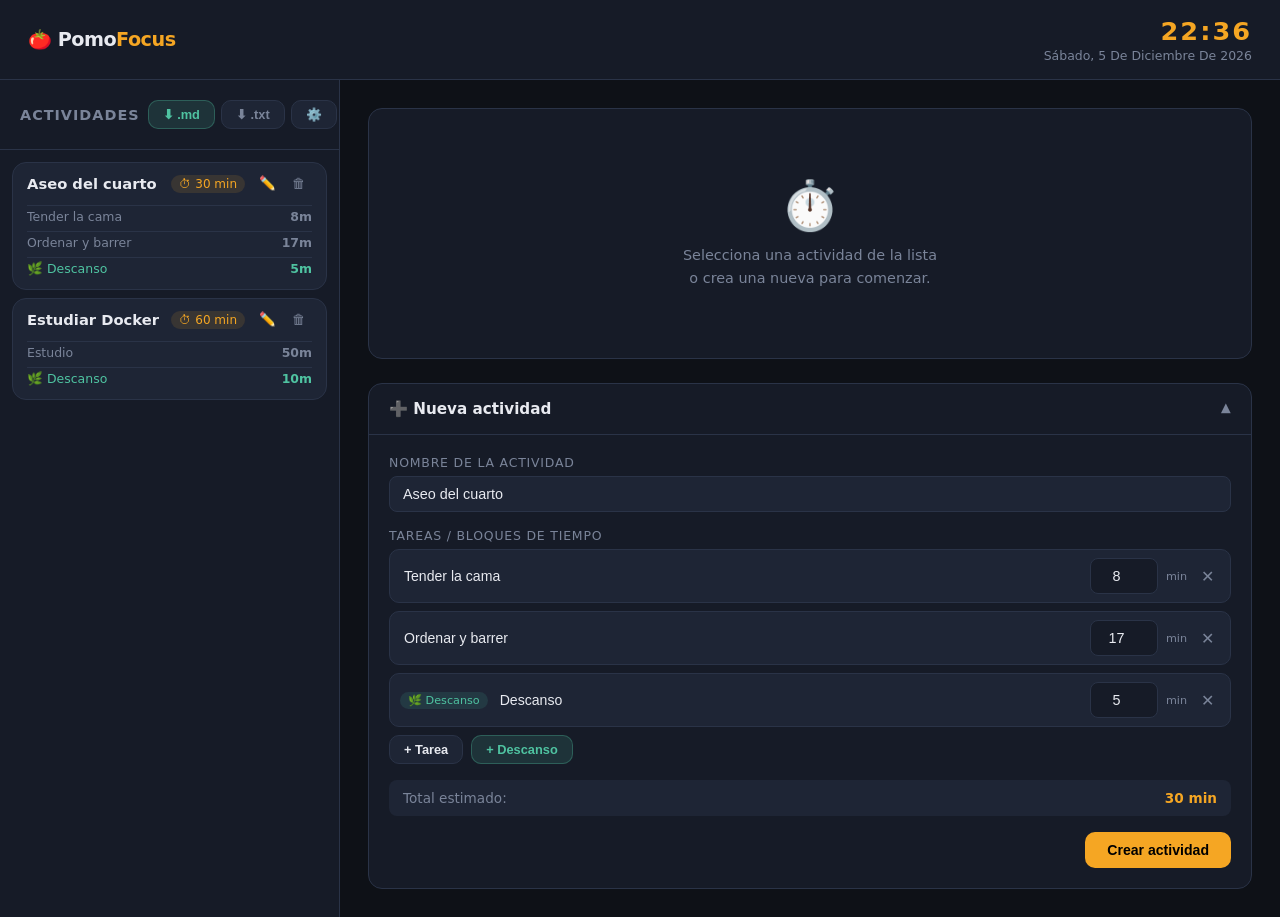
==== index.html @ 655d6b6d "refactor: arquitectura modular (HTML/CSS/JS), offline v3 y exclusión de audio en gitignore" ====
<!DOCTYPE html>
<html lang="es">
<head>
<meta charset="UTF-8">
<meta name="viewport" content="width=device-width, initial-scale=1.0">
<title>Planificador Pomodoro</title>
<link rel="manifest" href="manifest.json">
<link rel="icon" type="image/png" href="icon-192.png">
<meta name="theme-color" content="#f5a623">
<link rel="apple-touch-icon" href="icon-192.png">
<link rel="stylesheet" href="styles.css">
</head>
<body>

<header>
  <div class="logo">🍅 Pomo<span>Focus</span></div>
  <div class="datetime">
    <div class="time" id="clock">--:--</div>
    <div class="date" id="dateDisplay"></div>
  </div>
</header>

<div class="app">

  <!-- SIDEBAR -->
  <aside class="sidebar">
    <div class="sidebar-header">
      <h2>Actividades</h2>
      <div class="export-btns">
        <button class="btn btn-small btn-md" onclick="exportActivities('md')" title="Exportar como Markdown">⬇ .md</button>
        <button class="btn btn-small btn-txt" onclick="exportActivities('txt')" title="Exportar como texto plano">⬇ .txt</button>
        <button class="btn btn-small btn-secondary" onclick="toggleAudioSettings()" title="Configuración de sonido">⚙️</button>
      </div>
    </div>
    <div class="activity-list" id="activityList">
      <div class="empty-state" id="sidebarEmpty">
        <div class="icon">📋</div>
        <p>Aún no hay actividades. Crea una abajo.</p>
      </div>
    </div>
  </aside>

  <!-- MAIN -->
  <main class="main">

    <!-- TIMER PANEL -->
    <section class="timer-panel" id="timerPanel">

      <div class="empty-state" id="timerEmpty">
        <div class="icon">⏱️</div>
        <p>Selecciona una actividad de la lista<br>o crea una nueva para comenzar.</p>
      </div>

      <!-- FIX #1: eliminado display:none duplicado; ahora oculto solo con id, controlado por JS -->
      <div id="timerActive" style="display:none; width:100%; flex-direction:column; align-items:center; gap:16px;">

        <div style="text-align:center;">
          <div class="act-title" id="timerActTitle">—</div>
          <div class="task-name" id="timerTaskName">—</div>
        </div>

        <div class="ring-wrap">
          <svg viewBox="0 0 180 180" width="180" height="180">
            <circle class="ring-bg" cx="90" cy="90" r="80"/>
            <circle class="ring-fg" id="ringFg" cx="90" cy="90" r="80"
              stroke-dasharray="502.65"
              stroke-dashoffset="0"
              stroke="var(--accent)"/>
          </svg>
          <div class="ring-text">
            <div class="t-time" id="ringTime">00:00</div>
            <div class="t-label" id="ringLabel">listo</div>
          </div>
        </div>

        <div class="progress-bar-wrap">
          <div class="progress-steps" id="progressSteps"></div>
        </div>

        <div class="timer-controls">
          <button class="btn btn-primary" id="btnPlay" onclick="playPause()">▶ Iniciar</button>
          <button class="btn btn-secondary" id="btnNext" onclick="nextTask()">Siguiente ›</button>
          <button class="btn btn-secondary btn-small" onclick="resetTimer()">↺</button>
        </div>

        <div id="completeBadge" style="display:none;">
          <div class="complete-badge">✅ Actividad completada</div>
        </div>

      </div>
    </section>

    <!-- CREATE FORM -->
    <section class="create-panel">
      <div class="create-panel-header" onclick="toggleForm()">
        <h3>➕ Nueva actividad</h3>
        <span class="chevron open" id="chevron">▼</span>
      </div>
      <div class="create-panel-body" id="formBody">
        <div class="field">
          <label>Nombre de la actividad</label>
          <input type="text" id="actName" placeholder="Ej: Aseo del cuarto, Estudiar Docker…">
        </div>
        <div class="field">
          <label>Tareas / bloques de tiempo</label>
          <div class="tasks-builder" id="taskRows"></div>
          <div class="add-task-btns" style="margin-top:8px;">
            <button class="btn btn-secondary btn-small" onclick="addTaskRow(false)">+ Tarea</button>
            <button class="btn btn-small btn-md" onclick="addTaskRow(true)">+ Descanso</button>
          </div>
        </div>
        <div class="total-preview" id="totalPreview">
          Total estimado: <span>0 min</span>
        </div>
        <button class="btn btn-primary" onclick="createActivity()" style="align-self:flex-end;">Crear actividad</button>
      </div>
    </section>

  </main>
</div>

<div id="audioSettingsModal" class="settings-modal hidden">
  <div class="settings-content">
    <div class="settings-header">
      <h3>⚙️ Audio y Alarmas</h3>
      <button class="close-btn" onclick="toggleAudioSettings()">✕</button>
    </div>
    <div class="settings-body">
      <div class="field">
        <label>Volumen general</label>
        <input type="range" id="volSlider" min="0" max="1" step="0.1" value="0.8" onchange="updateVolume(this.value)">
      </div>
      <div class="field">
        <label>Tipo de Alarma</label>
        <select id="soundTypeSel" class="custom-select" onchange="changeSoundType(this.value)">
          <option value="default">Sonidos por defecto</option>
          <option value="custom">Sonido personalizado</option>
        </select>
      </div>
      <div class="field" id="customSoundField" style="display:none;">
        <label>Seleccionar archivo de audio</label>
        <input type="file" id="audioFileInput" accept="audio/*" onchange="handleFileUpload(event)" style="font-size:0.8rem; padding:4px;">
        <small style="color:var(--muted); font-size:0.75rem; display:block; margin-top:6px;">El audio se codificará y guardará en tu navegador.</small>
      </div>
    </div>
  </div>
</div>

<div id="editActivityModal" class="settings-modal hidden">
  <div class="settings-content" style="max-width: 420px;">
    <div class="settings-header">
      <h3>✏️ Editar Actividad</h3>
      <button class="close-btn" onclick="closeEditModal()">✕</button>
    </div>
    <div class="settings-body" style="max-height: 75vh; overflow-y: auto;">
      <input type="hidden" id="editActIndex">
      <div class="field">
        <label>Nombre de la actividad</label>
        <input type="text" id="editActName">
      </div>
      <div class="field">
        <label>Tareas y tiempos</label>
        <div class="tasks-builder" id="editTaskRows"></div>
        <div class="add-task-btns" style="margin-top:8px;">
          <button class="btn btn-secondary btn-small" onclick="addEditTaskRow(false)">+ Tarea</button>
          <button class="btn btn-small btn-md" onclick="addEditTaskRow(true)">+ Descanso</button>
        </div>
      </div>
      <div class="total-preview">
        Total recalculado: <span id="editTotalSpan" style="color:var(--accent); font-weight:700;">0 min</span>
      </div>
      <button class="btn btn-primary" onclick="saveActivityEdit()" style="margin-top: 4px;">Guardar Cambios</button>
    </div>
  </div>
</div>
<script src="app.js"></script>
</body>
</html>
---- styles.css ----
* { margin: 0; padding: 0; box-sizing: border-box; }
  :root {
    --bg:      #0e1117;
    --surface: #161b27;
    --card:    #1e2535;
    --border:  #2a3347;
    --accent:  #f5a623;
    --accent2: #e05c5c;
    --rest:    #4fc3a1;
    --text:    #e8eaf0;
    --muted:   #7a8499;
    --radius:  14px;
  }
  body { background:var(--bg); color:var(--text); font-family:'Segoe UI',system-ui,sans-serif; min-height:100vh; display:flex; flex-direction:column; }

  /* HEADER */
  header { background:var(--surface); border-bottom:1px solid var(--border); padding:16px 28px; display:flex; align-items:center; justify-content:space-between; flex-wrap:wrap; gap:12px; }
  .logo { font-size:1.2rem; font-weight:700; letter-spacing:-0.5px; }
  .logo span { color:var(--accent); }
  .datetime { text-align:right; }
  .datetime .time { font-size:1.6rem; font-weight:700; letter-spacing:2px; color:var(--accent); }
  .datetime .date { font-size:0.78rem; color:var(--muted); margin-top:2px; text-transform:capitalize; }

  /* LAYOUT */
  .app { display:flex; flex:1; min-height:0; }

  /* SIDEBAR */
  .sidebar { width:340px; min-width:280px; background:var(--surface); border-right:1px solid var(--border); display:flex; flex-direction:column; overflow:hidden; }
  .sidebar-header { padding:20px; border-bottom:1px solid var(--border); display:flex; justify-content:space-between; align-items:center; gap:8px; }
  .sidebar-header h2 { font-size:0.9rem; font-weight:600; color:var(--muted); text-transform:uppercase; letter-spacing:1px; }
  .export-btns { display:flex; gap:6px; flex-shrink:0; }

  .activity-list { flex:1; overflow-y:auto; padding:12px; display:flex; flex-direction:column; gap:8px; }
  .activity-list::-webkit-scrollbar { width:4px; }
  .activity-list::-webkit-scrollbar-track { background:transparent; }
  .activity-list::-webkit-scrollbar-thumb { background:var(--border); border-radius:4px; }

  .activity-card { background:var(--card); border:1px solid var(--border); border-radius:var(--radius); overflow:hidden; transition:border-color .2s; }
  .activity-card:hover { border-color:var(--accent); }
  .activity-card.active { border-color:var(--accent); }

  .activity-card-head { padding:12px 14px; display:flex; justify-content:space-between; align-items:flex-start; gap:8px; }
  .activity-card-head .name { font-size:0.92rem; font-weight:600; cursor:pointer; flex:1; }
  .activity-card-head .total { font-size:0.75rem; color:var(--accent); background:rgba(245,166,35,.12); border-radius:20px; padding:2px 8px; white-space:nowrap; flex-shrink:0; }
  .delete-btn { background:none; border:none; cursor:pointer; color:var(--muted); font-size:0.85rem; padding:2px 6px; border-radius:6px; transition:color .15s, background .15s; flex-shrink:0; line-height:1; }
  .delete-btn:hover { color:var(--accent2); background:rgba(224,92,92,.12); }

  .activity-card-tasks { padding:0 14px 10px; display:flex; flex-direction:column; gap:4px; cursor:pointer; }
  .task-pill { display:flex; justify-content:space-between; align-items:center; font-size:0.78rem; color:var(--muted); padding:3px 0; border-top:1px solid var(--border); }
  .task-pill.is-rest { color:var(--rest); }
  .task-pill .pill-min { font-weight:600; }

  /* MAIN */
  .main { flex:1; display:flex; flex-direction:column; overflow-y:auto; padding:28px; gap:24px; }

  /* TIMER PANEL */
  .timer-panel { background:var(--surface); border:1px solid var(--border); border-radius:var(--radius); padding:28px; display:flex; flex-direction:column; align-items:center; gap:18px; }
  .timer-panel .act-title { font-size:1.1rem; font-weight:700; }
  .timer-panel .task-name { font-size:0.88rem; color:var(--muted); }

  .ring-wrap { position:relative; width:180px; height:180px; }
  .ring-wrap svg { transform:rotate(-90deg); }
  .ring-bg { fill:none; stroke:var(--border); stroke-width:10; }
  .ring-fg { fill:none; stroke-width:10; stroke-linecap:round; transition:stroke-dashoffset .5s linear, stroke .4s; }
  .ring-text { position:absolute; inset:0; display:flex; flex-direction:column; align-items:center; justify-content:center; gap:2px; }
  .ring-text .t-time { font-size:2.4rem; font-weight:700; letter-spacing:2px; }
  .ring-text .t-label { font-size:0.7rem; color:var(--muted); text-transform:uppercase; letter-spacing:1px; }

  .timer-controls { display:flex; gap:10px; }
  .btn { border:none; cursor:pointer; border-radius:10px; font-size:0.88rem; font-weight:600; padding:10px 22px; transition:opacity .15s, transform .1s; }
  .btn:hover { opacity:.85; }
  .btn:active { transform:scale(.96); }
  .btn:disabled { opacity:.35; cursor:not-allowed; }
  .btn-primary { background:var(--accent); color:#000; }
  .btn-secondary { background:var(--card); color:var(--text); border:1px solid var(--border); }
  .btn-danger { background:var(--accent2); color:#fff; }
  .btn-small { padding:6px 14px; font-size:0.8rem; }
  .btn-md { background:rgba(79,195,161,.15); color:var(--rest); border:1px solid rgba(79,195,161,.3); }
  .btn-txt { background:var(--card); color:var(--muted); border:1px solid var(--border); }

  .progress-bar-wrap { width:100%; }
  .progress-steps { display:flex; gap:4px; width:100%; }
  .prog-step { flex:1; height:5px; border-radius:4px; background:var(--border); transition:background .3s; }
  .prog-step.done { background:var(--accent); }
  .prog-step.active { background:var(--accent); opacity:.5; }
  .prog-step.is-rest.done { background:var(--rest); }
  .prog-step.is-rest.active { background:var(--rest); opacity:.5; }

  /* CREATE FORM */
  .create-panel { background:var(--surface); border:1px solid var(--border); border-radius:var(--radius); overflow:hidden; }
  .create-panel-header { padding:16px 20px; border-bottom:1px solid var(--border); display:flex; justify-content:space-between; align-items:center; cursor:pointer; user-select:none; }
  .create-panel-header h3 { font-size:0.95rem; font-weight:600; }
  .chevron { transition:transform .2s; font-size:0.8rem; color:var(--muted); }
  .chevron.open { transform:rotate(180deg); }
  .create-panel-body { padding:20px; display:flex; flex-direction:column; gap:16px; }
  .create-panel-body.hidden { display:none; }

  .field label { display:block; font-size:0.78rem; color:var(--muted); margin-bottom:6px; text-transform:uppercase; letter-spacing:.8px; }
  input[type="text"], input[type="number"] { background:var(--card); border:1px solid var(--border); border-radius:8px; color:var(--text); padding:9px 13px; font-size:0.9rem; outline:none; width:100%; transition:border-color .2s; }
  input:focus { border-color:var(--accent); }

  .tasks-builder { display:flex; flex-direction:column; gap:8px; }
  .task-row { display:flex; gap:8px; align-items:center; background:var(--card); border:1px solid var(--border); border-radius:10px; padding:8px 10px; }
  .task-row input[type="text"] { flex:1; border:none; background:transparent; padding:4px 6px; }
  .task-row input[type="text"]:focus { border:none; box-shadow:none; }
  .task-row .min-input { width:68px; flex-shrink:0; text-align:center; border:1px solid var(--border); background:var(--surface); }
  .task-row .rest-tag { font-size:0.7rem; color:var(--rest); background:rgba(79,195,161,.12); border-radius:20px; padding:2px 8px; white-space:nowrap; }
  .task-row .remove-btn { background:none; border:none; color:var(--muted); cursor:pointer; font-size:1rem; padding:2px 6px; }
  .task-row .remove-btn:hover { color:var(--accent2); }

  .add-task-btns { display:flex; gap:8px; }
  .total-preview { font-size:0.85rem; color:var(--muted); padding:10px 14px; background:var(--card); border-radius:8px; display:flex; justify-content:space-between; }
  .total-preview span { color:var(--accent); font-weight:700; }

  /* EMPTY / COMPLETE */
  .empty-state { flex:1; display:flex; flex-direction:column; align-items:center; justify-content:center; color:var(--muted); gap:10px; padding:40px; text-align:center; }
  .empty-state .icon { font-size:3rem; }
  .empty-state p { font-size:0.9rem; max-width:280px; line-height:1.6; }
  .complete-badge { display:inline-flex; align-items:center; gap:6px; background:rgba(79,195,161,.15); color:var(--rest); border-radius:20px; padding:6px 16px; font-size:0.88rem; font-weight:600; }

  @media (max-width:700px) {
    .sidebar { width:100%; min-width:unset; border-right:none; border-bottom:1px solid var(--border); max-height:240px; }
    .app { flex-direction:column; }
    .main { padding:16px; }
  }
  /* MODAL CONFIGURACION DE SONIDO */
  .settings-modal { position:fixed; inset:0; background:rgba(0,0,0,0.6); display:flex; align-items:center; justify-content:center; z-index:100; backdrop-filter:blur(3px); }
  .settings-modal.hidden { display:none; }
  .settings-content { background:var(--surface); border:1px solid var(--border); border-radius:var(--radius); width:90%; max-width:350px; overflow:hidden; box-shadow:0 10px 30px rgba(0,0,0,0.5); }
  .settings-header { padding:16px 20px; border-bottom:1px solid var(--border); display:flex; justify-content:space-between; align-items:center; }
  .settings-header h3 { font-size:0.95rem; font-weight:600; }
  .close-btn { background:none; border:none; color:var(--muted); font-size:1.1rem; cursor:pointer; }
  .close-btn:hover { color:var(--accent2); }
  .settings-body { padding:20px; display:flex; flex-direction:column; gap:16px; }
  input[type="range"] { width:100%; accent-color:var(--accent); cursor:pointer; }
  select.custom-select { width:100%; padding:9px 12px; background:var(--card); color:var(--text); border:1px solid var(--border); border-radius:8px; outline:none; font-size:0.9rem; }
  select.custom-select:focus { border-color:var(--accent); }
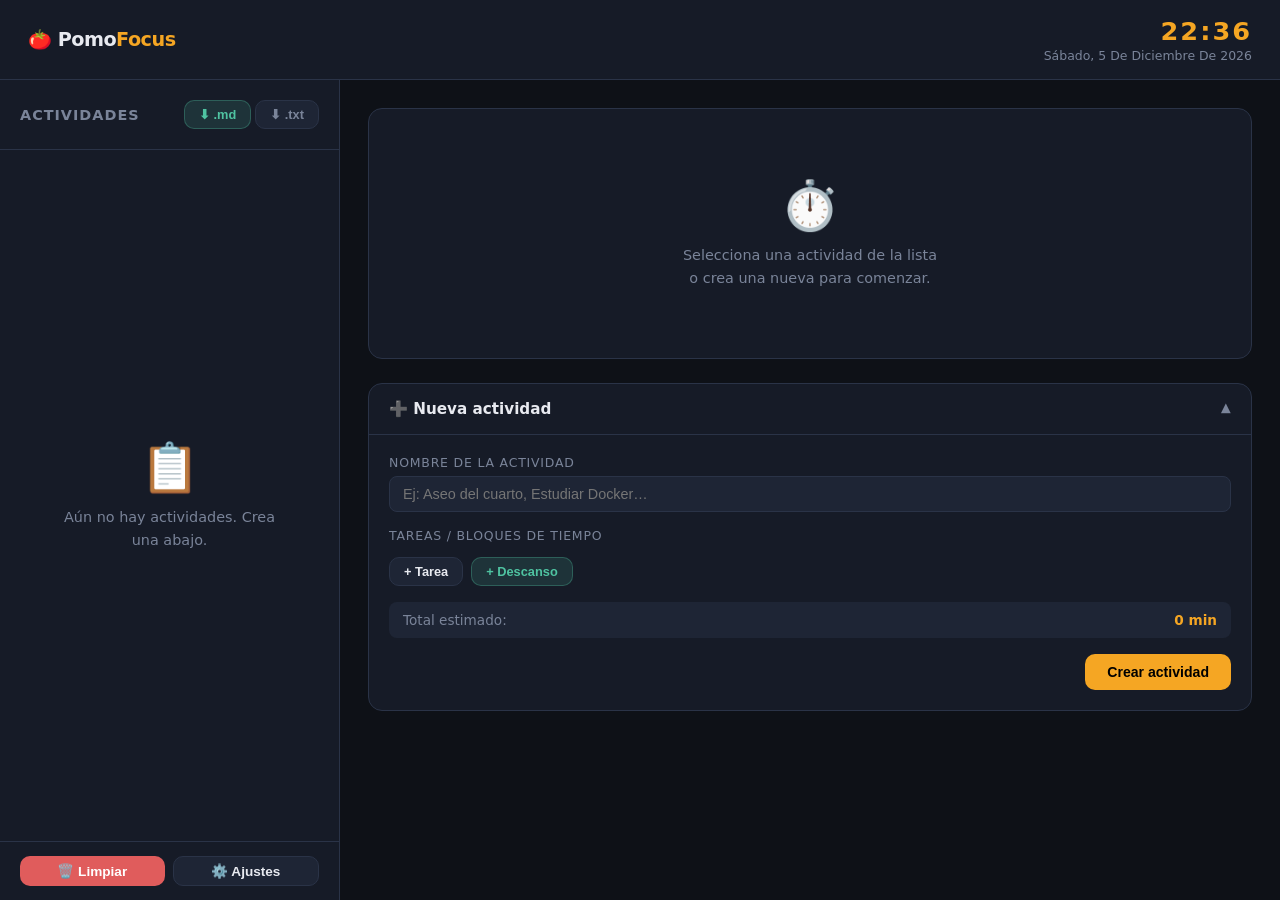
==== commit dfe01584: "fix: persistencia local, temporizador absoluto en segundo plano y sistema de seguridad para borrado" ====
--- a/index.html
+++ b/index.html
@@ -29,7 +29,6 @@
       <div class="export-btns">
         <button class="btn btn-small btn-md" onclick="exportActivities('md')" title="Exportar como Markdown">⬇ .md</button>
         <button class="btn btn-small btn-txt" onclick="exportActivities('txt')" title="Exportar como texto plano">⬇ .txt</button>
-        <button class="btn btn-small btn-secondary" onclick="toggleAudioSettings()" title="Configuración de sonido">⚙️</button>
       </div>
     </div>
     <div class="activity-list" id="activityList">
@@ -38,6 +37,12 @@
         <p>Aún no hay actividades. Crea una abajo.</p>
       </div>
     </div>
+
+    <div class="sidebar-footer">
+      <button class="btn btn-small btn-danger" onclick="clearAllActivities()">🗑️ Limpiar</button>
+      <button class="btn btn-small btn-secondary" onclick="toggleAudioSettings()">⚙️ Ajustes</button>
+    </div>
+    
   </aside>
 
   <!-- MAIN -->
--- a/styles.css
+++ b/styles.css
@@ -28,7 +28,9 @@
   .sidebar { width:340px; min-width:280px; background:var(--surface); border-right:1px solid var(--border); display:flex; flex-direction:column; overflow:hidden; }
   .sidebar-header { padding:20px; border-bottom:1px solid var(--border); display:flex; justify-content:space-between; align-items:center; gap:8px; }
   .sidebar-header h2 { font-size:0.9rem; font-weight:600; color:var(--muted); text-transform:uppercase; letter-spacing:1px; }
-  .export-btns { display:flex; gap:6px; flex-shrink:0; }
+  .sidebar-footer { padding:14px 20px; border-top:1px solid var(--border); display:flex; gap:8px; flex-shrink:0; background:var(--surface); }
+  .sidebar-footer .btn { flex:1; display:flex; justify-content:center; align-items:center; gap:6px; font-size:0.85rem; }
+  .export-btns { display:flex; gap:4px; flex-shrink:0; }
 
   .activity-list { flex:1; overflow-y:auto; padding:12px; display:flex; flex-direction:column; gap:8px; }
   .activity-list::-webkit-scrollbar { width:4px; }
@@ -75,6 +77,7 @@
   .btn-secondary { background:var(--card); color:var(--text); border:1px solid var(--border); }
   .btn-danger { background:var(--accent2); color:#fff; }
   .btn-small { padding:6px 14px; font-size:0.8rem; }
+  .btn-icon { padding:6px 8px; }
   .btn-md { background:rgba(79,195,161,.15); color:var(--rest); border:1px solid rgba(79,195,161,.3); }
   .btn-txt { background:var(--card); color:var(--muted); border:1px solid var(--border); }
 
